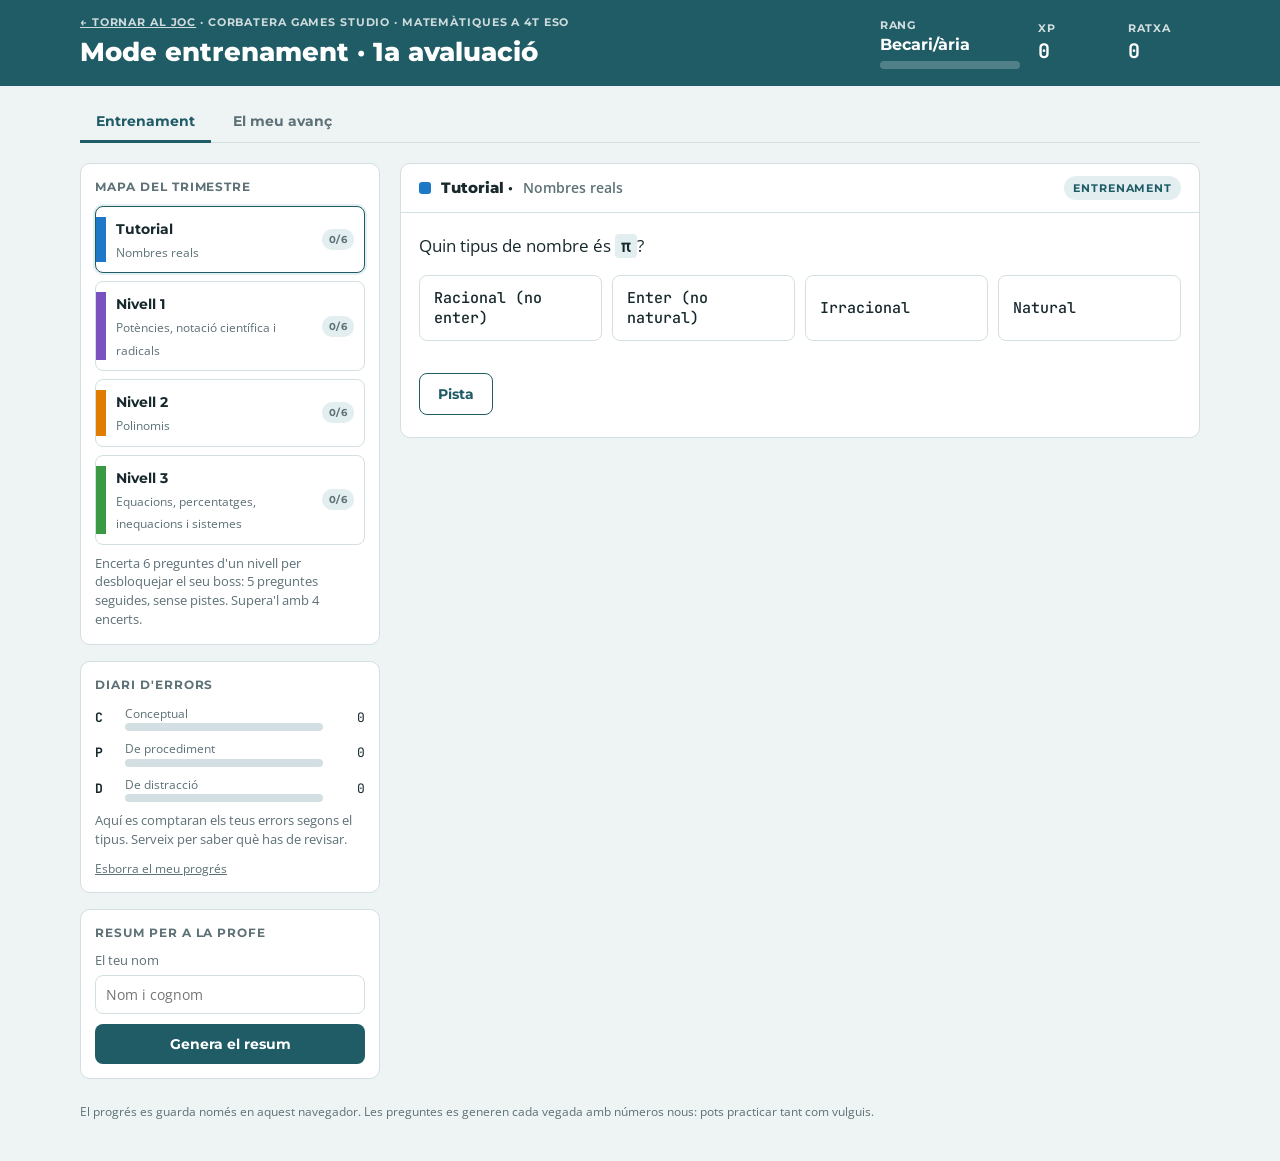
==== entrenament-1a.html @ 8d7168b2 "corbatera-studio games" ====
<!doctype html><html lang="ca"><head><meta charset=utf8><meta name=viewport content="width=device-width,initial-scale=1,viewport-fit=cover"><style>:root{color-scheme:light;box-sizing:border-box;padding-top:env(safe-area-inset-top,0px);padding-bottom:env(safe-area-inset-bottom,0px)}html{scroll-padding-top:env(safe-area-inset-top,0px)}body{margin:0;padding:0;font:14px -apple-system,BlinkMacSystemFont,sans-serif;background:#faf9f5;color:#141413}img{max-width:100%}[hidden]:not([hidden=until-found i]){display:none!important}</style></head><body>
<title>Entrenament 1a avaluació</title>
<link rel="preconnect" href="https://fonts.googleapis.com">
<link rel="stylesheet" href="https://fonts.googleapis.com/css2?family=Montserrat:wght@600;700;800&family=Open+Sans:wght@400;600;700&family=JetBrains+Mono:wght@500;700&display=swap">
<style>
/* Layout: studio console — map of levels on the left, the active "mission" screen on the right; stacks on phones */
:root {
  --bg: #eef3f4; --panel: #ffffff; --ink: #18292d; --muted: #5d7177; --line: #d3dfe2;
  --brand: #1f5c66; --brand-ink: #ffffff; --brand-soft: #e3eef0; --accent: #e8664f; --accent-soft: #fdece8;
  --ok: #2e8b57; --ok-soft: #e4f4ea; --bad: #c8412b; --bad-soft: #fbe7e3; --gold: #c9971c;
  --z1: #1e78c8; --z2: #7a52bf; --z3: #e07c00; --z4: #3a9a44;
  --plot-bg: #ffffff; --plot-grid: #e3ebed; --plot-ax: #4f6268;
  --f-display: 'Montserrat', 'Segoe UI', system-ui, sans-serif;
  --f-body: 'Open Sans', 'Segoe UI', system-ui, sans-serif;
  --f-num: 'JetBrains Mono', ui-monospace, 'SFMono-Regular', Menlo, monospace;
}
@media (prefers-color-scheme: dark) { :root:not([data-theme="light"]) {
  --bg: #0f1b1e; --panel: #172629; --ink: #e5eef0; --muted: #9db0b5; --line: #2a3d41;
  --brand: #2c7480; --brand-ink: #ffffff; --brand-soft: #1d3338; --accent: #f07c66; --accent-soft: #3a2421;
  --ok: #5cc28a; --ok-soft: #173326; --bad: #f08b77; --bad-soft: #3b211d; --gold: #e6b83e;
  --z1: #5aa7ec; --z2: #a98be6; --z3: #f5a23a; --z4: #6cc474;
  --plot-bg: #12201f; --plot-grid: #263a3e; --plot-ax: #a9bcc1; color-scheme: dark; } }
:root[data-theme="dark"] {
  --bg: #0f1b1e; --panel: #172629; --ink: #e5eef0; --muted: #9db0b5; --line: #2a3d41;
  --brand: #2c7480; --brand-ink: #ffffff; --brand-soft: #1d3338; --accent: #f07c66; --accent-soft: #3a2421;
  --ok: #5cc28a; --ok-soft: #173326; --bad: #f08b77; --bad-soft: #3b211d; --gold: #e6b83e;
  --z1: #5aa7ec; --z2: #a98be6; --z3: #f5a23a; --z4: #6cc474;
  --plot-bg: #12201f; --plot-grid: #263a3e; --plot-ax: #a9bcc1; color-scheme: dark; }
* { box-sizing: border-box; }
[hidden] { display: none !important; }
body { background: var(--bg); color: var(--ink); font-family: var(--f-body); font-size: 15px; line-height: 1.5; padding: 0 16px 40px; }
.wrap { max-width: 1120px; margin: 0 auto; }
header.top { background: var(--brand); color: var(--brand-ink); margin: 0 -16px; padding: 14px 16px; }
header.top .in { max-width: 1120px; margin: 0 auto; display: flex; flex-wrap: wrap; gap: 12px 24px; align-items: center; justify-content: space-between; }
.eyebrow { font-family: var(--f-display); font-weight: 700; font-size: 11px; letter-spacing: .08em; text-transform: uppercase; opacity: .78; }
h1 { font-family: var(--f-display); font-weight: 800; font-size: clamp(20px, 3vw, 26px); margin: 2px 0 0; text-wrap: balance; }
.stats { display: flex; gap: 18px; align-items: center; flex-wrap: wrap; }
.stat { display: flex; flex-direction: column; min-width: 72px; }
.stat b { font-family: var(--f-num); font-size: 20px; font-variant-numeric: tabular-nums; }
.stat span { font-size: 11px; opacity: .8; text-transform: uppercase; letter-spacing: .06em; font-family: var(--f-display); font-weight: 700; }
.xpbar { width: 140px; height: 8px; background: rgba(255,255,255,.22); border-radius: 4px; overflow: hidden; margin-top: 4px; }
.xpbar i { display: block; height: 100%; background: var(--accent); width: 0; transition: width .4s; }
.grid { display: grid; grid-template-columns: 300px minmax(0, 1fr); gap: 20px; margin-top: 20px; align-items: start; }
@media (max-width: 820px) { .grid { grid-template-columns: minmax(0, 1fr); } .play { order: -1; } }
.side { display: flex; flex-direction: column; gap: 16px; min-width: 0; }
.panel { background: var(--panel); border: 1px solid var(--line); border-radius: 10px; }
.side h2, .diary h2 { font-family: var(--f-display); font-size: 12px; text-transform: uppercase; letter-spacing: .08em; color: var(--muted); margin: 0 0 10px; }
.map { padding: 14px; }
.zones { display: flex; flex-direction: column; gap: 8px; }
.zone { display: grid; grid-template-columns: 10px minmax(0,1fr) auto; gap: 10px; align-items: center; width: 100%; text-align: left; padding: 10px 10px 10px 0; border: 1px solid var(--line); border-radius: 8px; background: var(--panel); color: var(--ink); cursor: pointer; font: inherit; overflow: hidden; }
.zone .strip { align-self: stretch; }
.zone[aria-current="true"] { border-color: var(--brand); box-shadow: 0 0 0 2px var(--brand-soft); }
.zone:focus-visible, button:focus-visible, input:focus-visible { outline: 3px solid var(--accent); outline-offset: 2px; }
.zone .nm { font-family: var(--f-display); font-weight: 700; font-size: 14px; }
.zone .sb { font-size: 12px; color: var(--muted); line-height: 1.3; }
.zone .pg { height: 5px; background: var(--line); border-radius: 3px; margin-top: 6px; overflow: hidden; }
.zone .pg i { display: block; height: 100%; }
.badge { font-family: var(--f-display); font-weight: 700; font-size: 10px; text-transform: uppercase; letter-spacing: .05em; padding: 3px 7px; border-radius: 10px; white-space: nowrap; }
.b-lock { background: var(--brand-soft); color: var(--muted); }
.b-ready { background: var(--accent-soft); color: var(--accent); }
.b-done { background: var(--ok-soft); color: var(--ok); }
.z1 { --zc: var(--z1); } .z2 { --zc: var(--z2); } .z3 { --zc: var(--z3); } .z4 { --zc: var(--z4); }
.strip { background: var(--zc); }
.pg i { background: var(--zc); }
.diary { padding: 14px; }
.errbars { display: flex; flex-direction: column; gap: 8px; }
.eb { display: grid; grid-template-columns: 22px minmax(0,1fr) 34px; gap: 8px; align-items: center; font-size: 13px; }
.eb b { font-family: var(--f-num); }
.eb .track { height: 8px; background: var(--line); border-radius: 4px; overflow: hidden; }
.eb .track i { display: block; height: 100%; background: var(--accent); }
.eb .n { font-family: var(--f-num); text-align: right; font-variant-numeric: tabular-nums; }
.tip { font-size: 12.5px; color: var(--muted); margin: 10px 0 0; }
.linkbtn { background: none; border: 0; color: var(--muted); text-decoration: underline; font: inherit; font-size: 12px; cursor: pointer; padding: 0; margin-top: 10px; }
.confirm { font-size: 12.5px; margin-top: 8px; display: flex; gap: 8px; flex-wrap: wrap; align-items: center; }
.play { padding: 0; overflow: hidden; min-width: 0; }
.play .bar { display: flex; justify-content: space-between; align-items: center; gap: 10px; padding: 12px 18px; border-bottom: 1px solid var(--line); flex-wrap: wrap; }
.play .bar .zl { font-family: var(--f-display); font-weight: 800; font-size: 15px; display: flex; gap: 10px; align-items: center; }
.dot { width: 12px; height: 12px; border-radius: 3px; background: var(--zc); display: inline-block; }
.mode { font-family: var(--f-display); font-weight: 700; font-size: 11px; text-transform: uppercase; letter-spacing: .08em; padding: 4px 9px; border-radius: 12px; background: var(--brand-soft); color: var(--brand); }
.mode.boss { background: var(--accent); color: #fff; }
.body { padding: 20px 18px 22px; display: flex; flex-direction: column; gap: 16px; }
.q { font-size: 17px; line-height: 1.55; max-width: 62ch; }
.m { font-family: var(--f-num); font-weight: 700; white-space: nowrap; background: var(--brand-soft); padding: 1px 6px; border-radius: 4px; }
sup { font-size: .7em; line-height: 0; }
.visual { display: flex; }
.plot { width: 100%; max-width: 300px; height: auto; border: 1px solid var(--line); border-radius: 6px; }
.plot.wide { max-width: 420px; }
.plot .bgp { fill: var(--plot-bg); } .plot .gl { stroke: var(--plot-grid); stroke-width: 1; } .plot .ax { stroke: var(--plot-ax); stroke-width: 1.4; }
.plot .tl { fill: var(--plot-ax); font-size: 11px; font-family: var(--f-num); }
.plot .cv { fill: none; stroke: var(--brand); stroke-width: 3; } .plot .pt { fill: var(--accent); }
.plot .box { fill: var(--brand-soft); stroke: var(--brand); stroke-width: 3; }
.tw { overflow-x: auto; max-width: 100%; }
.dt { border-collapse: collapse; font-family: var(--f-num); font-variant-numeric: tabular-nums; }
.dt th, .dt td { border: 1px solid var(--line); padding: 6px 12px; text-align: center; }
.dt th { background: var(--brand-soft); font-family: var(--f-display); font-size: 13px; }
.opts { display: grid; grid-template-columns: repeat(auto-fit, minmax(180px, 1fr)); gap: 10px; }
.opt { text-align: left; padding: 12px 14px; border-radius: 8px; border: 1.5px solid var(--line); background: var(--panel); color: var(--ink); font-family: var(--f-num); font-size: 15px; font-weight: 500; cursor: pointer; min-height: 48px; }
.opt:hover:not(:disabled) { border-color: var(--brand); }
.opt:disabled { cursor: default; }
.opt.right { border-color: var(--ok); background: var(--ok-soft); }
.opt.wrong { border-color: var(--bad); background: var(--bad-soft); text-decoration: line-through; }
.numrow { display: flex; gap: 10px; flex-wrap: wrap; align-items: center; }
.numrow input { font-family: var(--f-num); font-size: 18px; padding: 10px 12px; border: 1.5px solid var(--line); border-radius: 8px; background: var(--panel); color: var(--ink); width: 180px; max-width: 100%; }
.unit { font-family: var(--f-num); color: var(--muted); }
.btn { font-family: var(--f-display); font-weight: 700; font-size: 14px; padding: 11px 18px; border-radius: 8px; border: 0; cursor: pointer; }
.btn.primary { background: var(--brand); color: var(--brand-ink); }
.btn.ghost { background: transparent; color: var(--brand); border: 1.5px solid var(--brand); }
.btn.accent { background: var(--accent); color: #fff; }
.btn:disabled { opacity: .45; cursor: default; }
.actions { display: flex; gap: 10px; flex-wrap: wrap; align-items: center; }
.fb { border-radius: 8px; padding: 12px 14px; font-size: 14.5px; max-width: 70ch; }
.fb.ok { background: var(--ok-soft); border-left: 4px solid var(--ok); }
.fb.no { background: var(--bad-soft); border-left: 4px solid var(--bad); }
.fb.hint { background: var(--brand-soft); border-left: 4px solid var(--brand); }
.fb .tag { font-family: var(--f-display); font-weight: 800; font-size: 11px; text-transform: uppercase; letter-spacing: .06em; margin-right: 6px; }
.steps { margin: 6px 0 0; padding-left: 20px; }
.steps li { font-family: var(--f-num); font-size: 14px; }
.self { display: flex; gap: 8px; flex-wrap: wrap; margin-top: 8px; }
.self button { font: inherit; font-size: 13px; padding: 6px 10px; border-radius: 6px; border: 1px solid var(--line); background: var(--panel); color: var(--ink); cursor: pointer; }
.bossbar { display: flex; gap: 6px; }
.bossbar i { width: 22px; height: 8px; border-radius: 3px; background: var(--line); }
.bossbar i.ok { background: var(--ok); } .bossbar i.no { background: var(--bad); } .bossbar i.cur { background: var(--accent); }
.result { text-align: center; padding: 26px 10px; display: flex; flex-direction: column; gap: 12px; align-items: center; }
.result .big { font-family: var(--f-display); font-weight: 800; font-size: 28px; }
.legend { font-size: 12.5px; color: var(--muted); }
.namein, #sumtxt { font: inherit; font-size: 14px; width: 100%; border: 1.5px solid var(--line); border-radius: 8px; padding: 8px 10px; background: var(--panel); color: var(--ink); }
#sumtxt { font-family: var(--f-num); font-size: 12.5px; margin: 10px 0 8px; resize: vertical; }
.tabs { max-width: 1120px; margin: 16px auto 0; display: flex; gap: 6px; border-bottom: 1px solid var(--line); }
.tab { font-family: var(--f-display); font-weight: 700; font-size: 14px; padding: 10px 16px; border: 0; background: none; color: var(--muted); cursor: pointer; border-bottom: 3px solid transparent; margin-bottom: -1px; }
.tab[aria-selected="true"] { color: var(--brand); border-bottom-color: var(--brand); }
.prog { display: flex; flex-direction: column; gap: 16px; margin-top: 20px; }
.prog .intro { padding: 16px 18px; }
.prog h2 { font-family: var(--f-display); font-weight: 800; font-size: 18px; margin: 0 0 4px; }
.prog .lead { color: var(--muted); margin: 0; max-width: 75ch; }
.kpis { display: grid; grid-template-columns: repeat(auto-fit, minmax(140px, 1fr)); gap: 10px; margin-top: 14px; }
.kpi { border: 1px solid var(--line); border-radius: 8px; padding: 10px 12px; }
.kpi span { display: block; font-family: var(--f-display); font-weight: 700; font-size: 11px; text-transform: uppercase; letter-spacing: .06em; color: var(--muted); }
.kpi b { font-family: var(--f-num); font-size: 22px; font-variant-numeric: tabular-nums; }
.kpi small { display: block; font-size: 12px; color: var(--muted); }
.zcards { display: grid; grid-template-columns: repeat(2, minmax(0, 1fr)); gap: 16px; }
@media (max-width: 820px) { .zcards { grid-template-columns: minmax(0, 1fr); } }
.zc { overflow: hidden; }
.zc .zh { display: flex; align-items: center; gap: 10px; padding: 12px 16px; border-bottom: 1px solid var(--line); font-family: var(--f-display); font-weight: 800; }
.zc .zh small { font-family: var(--f-body); font-weight: 600; color: var(--muted); font-size: 13px; }
.zc .zb { padding: 14px 16px 16px; display: flex; flex-direction: column; gap: 14px; }
.can { display: flex; flex-direction: column; gap: 6px; }
.can p { margin: 0; font-size: 14px; font-weight: 600; }
.seg { display: grid; grid-template-columns: repeat(4, minmax(0, 1fr)); gap: 4px; }
.seg button { font: inherit; font-size: 12px; line-height: 1.2; padding: 7px 4px; min-height: 36px; border: 1px solid var(--line); background: var(--panel); color: var(--ink); border-radius: 6px; cursor: pointer; }
.seg button[aria-pressed="true"] { background: var(--brand); border-color: var(--brand); color: var(--brand-ink); font-weight: 700; }
.chart h3 { font-family: var(--f-display); font-size: 12px; text-transform: uppercase; letter-spacing: .08em; color: var(--muted); margin: 0 0 6px; }
.chart svg { width: 100%; height: auto; display: block; overflow: visible; }
.chart .gl { stroke: var(--plot-grid); stroke-width: 1; }
.chart .tl { fill: var(--muted); font-size: 11px; font-family: var(--f-num); }
.chart .l-acc { fill: none; stroke: var(--zc); stroke-width: 2; stroke-linejoin: round; stroke-linecap: round; }
.chart .l-self { fill: none; stroke: var(--ink); stroke-width: 2; stroke-dasharray: 5 4; stroke-linejoin: round; stroke-linecap: round; }
.chart .p-acc { fill: var(--zc); stroke: var(--panel); stroke-width: 2; }
.chart .p-self { fill: var(--panel); stroke: var(--ink); stroke-width: 2; }
.chart .hit { fill: transparent; cursor: default; }
.lg { display: flex; gap: 14px; flex-wrap: wrap; font-size: 12px; color: var(--muted); margin-top: 6px; }
.lg i { display: inline-block; width: 18px; height: 0; border-top: 2px solid var(--zc); vertical-align: middle; margin-right: 6px; }
.lg i.self { border-top: 2px dashed var(--ink); }
.empty { font-size: 13px; color: var(--muted); border: 1px dashed var(--line); border-radius: 8px; padding: 14px; text-align: center; }
.verdict { font-size: 13.5px; border-radius: 8px; padding: 10px 12px; background: var(--brand-soft); border-left: 4px solid var(--brand); }
.verdict.up { background: var(--ok-soft); border-left-color: var(--ok); }
.verdict.warn { background: var(--accent-soft); border-left-color: var(--accent); }
.verdict b { font-family: var(--f-display); }
details.tbl summary { font-size: 12.5px; color: var(--muted); cursor: pointer; }
details.tbl table { margin-top: 6px; font-size: 12.5px; }
.goal { padding: 16px 18px; }
.goal textarea { font: inherit; font-size: 14px; width: 100%; border: 1.5px solid var(--line); border-radius: 8px; padding: 8px 10px; background: var(--panel); color: var(--ink); resize: vertical; margin-top: 8px; }
.saved { font-size: 12px; color: var(--ok); min-height: 18px; }
#tt { position: fixed; z-index: 10; pointer-events: none; background: var(--ink); color: var(--panel); font-size: 12px; padding: 6px 9px; border-radius: 6px; white-space: nowrap; box-shadow: 0 2px 8px rgba(0,0,0,.2); }
footer { margin-top: 24px; font-size: 12px; color: var(--muted); }
@media (prefers-reduced-motion: reduce) { * { transition: none !important; } }
</style>

<header class="top"><div class="in">
  <div><div class="eyebrow"><a href="index.html" style="color:inherit">← Tornar al joc</a> · Corbatera Games Studio · Matemàtiques A 4t ESO</div><h1 id="title">Mode entrenament · 1a avaluació</h1></div>
  <div class="stats">
    <div class="stat"><span>Rang</span><b id="rank" style="font-family:var(--f-display);font-size:16px">Becari/ària</b><div class="xpbar"><i id="xpfill"></i></div></div>
    <div class="stat"><span>XP</span><b id="xp">0</b></div>
    <div class="stat"><span>Ratxa</span><b id="streak">0</b></div>
  </div>
</div></header>

<nav class="tabs" role="tablist" aria-label="Seccions">
  <button class="tab" role="tab" id="t-train" aria-selected="true" aria-controls="v-train" type="button">Entrenament</button>
  <button class="tab" role="tab" id="t-prog" aria-selected="false" aria-controls="v-prog" type="button">El meu avanç</button>
</nav>
<div class="wrap">
<div class="grid" id="v-train" role="tabpanel" aria-labelledby="t-train">
  <aside class="side">
    <section class="panel map" aria-labelledby="maph"><h2 id="maph">Mapa del trimestre</h2><div class="zones" id="zones"></div>
      <p class="legend" style="margin:10px 0 0">Encerta 6 preguntes d'un nivell per desbloquejar el seu boss: 5 preguntes seguides, sense pistes. Supera'l amb 4 encerts.</p></section>
    <section class="panel diary" aria-labelledby="dh"><h2 id="dh">Diari d'errors</h2>
      <div class="errbars" id="errbars"></div>
      <p class="tip" id="tip"></p>
      <button class="linkbtn" id="reset" type="button">Esborra el meu progrés</button>
      <div class="confirm" id="confirm" hidden>Segur? Es perdran XP i nivells. <button class="btn accent" id="yes" type="button" style="padding:6px 10px">Sí, esborra</button><button class="btn ghost" id="no" type="button" style="padding:6px 10px">No</button></div>
    </section>
    <section class="panel diary" aria-labelledby="rh"><h2 id="rh">Resum per a la profe</h2>
      <label for="stname" class="legend" style="display:block;margin-bottom:4px">El teu nom</label>
      <input id="stname" class="namein" maxlength="40" placeholder="Nom i cognom" autocomplete="name">
      <button class="btn primary" id="mksum" type="button" style="margin-top:10px;width:100%">Genera el resum</button>
      <div id="sumbox" hidden><textarea id="sumtxt" readonly rows="7" aria-label="Resum del progrés"></textarea>
        <button class="btn ghost" id="copysum" type="button" style="width:100%">Copia el resum</button>
        <p class="tip" id="copymsg">Enganxa'l com a comentari privat a la tasca del Classroom.</p></div>
    </section>
  </aside>
  <main class="panel play" id="play" aria-live="polite"></main>
</div>
<div class="prog" id="v-prog" role="tabpanel" aria-labelledby="t-prog" hidden>
  <section class="panel intro"><h2>Com em veig i com vaig</h2>
    <p class="lead">Valora cada frase segons com et veus <b>ara</b>. Fes-ho cada setmana: així podràs comparar com et veus tu amb els encerts que fas i veure com avances.</p>
    <div class="kpis" id="kpis"></div></section>
  <div class="zcards" id="zcards"></div>
  <section class="panel goal"><h2 style="font-size:16px">El meu objectiu per a la propera sessió</h2>
    <p class="lead" style="font-size:13.5px">Tria una sola cosa concreta. Per exemple: «Superar el boss del Nivell 2» o «Fer 10 preguntes de radicals sense pista».</p>
    <textarea id="goal" rows="2" maxlength="200" aria-label="El meu objectiu"></textarea><div class="saved" id="goalmsg"></div></section>
</div>
<div id="tt" hidden></div>
<footer>El progrés es guarda només en aquest navegador. Les preguntes es generen cada vegada amb números nous: pots practicar tant com vulguis.</footer>
</div>

<script>
// ---- helpers shared by generators (pure, testable in node) ----
const R = (a, b) => a + Math.floor(Math.random() * (b - a + 1));
const pick = (arr) => arr[Math.floor(Math.random() * arr.length)];
function shuffle(a) { a = a.slice(); for (let i = a.length - 1; i > 0; i--) { const j = Math.floor(Math.random() * (i + 1)); [a[i], a[j]] = [a[j], a[i]]; } return a; }
function nf(n, d = 2) { // number format, catalan
  const r = Math.round(n * Math.pow(10, d)) / Math.pow(10, d);
  return String(r).replace('.', ',').replace('-', '−');
}
const sup = (e) => `<sup>${String(e).replace('-', '−')}</sup>`;
function sgn(n, first = false) { // "+ 3" / "− 3" for building expressions
  if (first) return n < 0 ? `−${Math.abs(n)}` : `${n}`;
  return n < 0 ? `− ${Math.abs(n)}` : `+ ${n}`;
}
function term(c, v, first = false) { // coefficient * variable, with sign
  if (c === 0) return '';
  const a = Math.abs(c);
  const coef = a === 1 && v ? '' : nf(a);
  const s = c < 0 ? (first ? '−' : '− ') : (first ? '' : '+ ');
  return `${s}${coef}${v}`;
}
function poly(cs, v = 'x') { // cs: [[coef, power], ...]
  let out = '', first = true;
  for (const [c, p] of cs) {
    if (c === 0) continue;
    const vv = p === 0 ? '' : p === 1 ? v : `${v}${sup(p)}`;
    const t = p === 0 ? (first ? nf(c) : (c < 0 ? `− ${nf(Math.abs(c))}` : `+ ${nf(c)}`)) : term(c, vv, first);
    out += (first ? '' : ' ') + t; first = false;
  }
  return out || '0';
}
function mc(options) { // options: [{h, ok, t, w}] -> shuffled, unique by html
  const seen = new Set(); const out = [];
  for (const o of options) { if (seen.has(o.h)) continue; seen.add(o.h); out.push(o); }
  return shuffle(out);
}
function median(v) { const s = v.slice().sort((a, b) => a - b); const n = s.length; return n % 2 ? s[(n - 1) / 2] : (s[n / 2 - 1] + s[n / 2]) / 2; }
function mean(v) { return v.reduce((a, b) => a + b, 0) / v.length; }
function q1(v) { const s = v.slice().sort((a, b) => a - b); const n = s.length; return median(s.slice(0, Math.floor(n / 2))); }
function q3(v) { const s = v.slice().sort((a, b) => a - b); const n = s.length; return median(s.slice(Math.ceil(n / 2))); }
function mode(v) { const c = {}; v.forEach(x => c[x] = (c[x] || 0) + 1); let best = null, bc = 0, tie = false; for (const k in c) { if (c[k] > bc) { bc = c[k]; best = +k; tie = false; } else if (c[k] === bc) tie = true; } return tie ? null : best; }

// ---- SVG helpers ----
function plotSVG(fns, opt = {}) {
  const xmin = opt.xmin ?? -5, xmax = opt.xmax ?? 5, ymin = opt.ymin ?? -5, ymax = opt.ymax ?? 5;
  const W = 260, H = 260 * (ymax - ymin) / (xmax - xmin);
  const X = x => (x - xmin) / (xmax - xmin) * W, Y = y => H - (y - ymin) / (ymax - ymin) * H;
  let g = '';
  const stepX = opt.stepX || 1, stepY = opt.stepY || 1;
  for (let k = Math.ceil(xmin / stepX) * stepX; k <= xmax; k += stepX) g += `<line x1="${X(k)}" y1="0" x2="${X(k)}" y2="${H}" class="gl"/>`;
  for (let k = Math.ceil(ymin / stepY) * stepY; k <= ymax; k += stepY) g += `<line x1="0" y1="${Y(k)}" x2="${W}" y2="${Y(k)}" class="gl"/>`;
  if (ymin <= 0 && ymax >= 0) g += `<line x1="0" y1="${Y(0)}" x2="${W}" y2="${Y(0)}" class="ax"/>`;
  if (xmin <= 0 && xmax >= 0) g += `<line x1="${X(0)}" y1="0" x2="${X(0)}" y2="${H}" class="ax"/>`;
  const lx = opt.labelsX || [], ly = opt.labelsY || [];
  lx.forEach(k => g += `<text x="${X(k)}" y="${Math.min(H - 3, Y(0) + 13)}" class="tl" text-anchor="middle">${String(k).replace('-', '−')}</text>`);
  ly.forEach(k => g += `<text x="${X(0) - 5}" y="${Y(k) + 4}" class="tl" text-anchor="end">${String(k).replace('-', '−')}</text>`);
  fns.forEach(([f, a, b]) => {
    a = a ?? xmin; b = b ?? xmax; let pts = [];
    for (let i = 0; i <= 160; i++) { const x = a + (b - a) * i / 160; pts.push(`${X(x).toFixed(1)},${Y(f(x)).toFixed(1)}`); }
    g += `<polyline points="${pts.join(' ')}" class="cv"/>`;
  });
  (opt.points || []).forEach(([x, y]) => g += `<circle cx="${X(x)}" cy="${Y(y)}" r="4" class="pt"/>`);
  return `<svg class="plot" viewBox="0 0 ${W} ${H}" role="img" aria-label="Gràfica"><defs><clipPath id="clp"><rect width="${W}" height="${H}"/></clipPath></defs><rect width="${W}" height="${H}" class="bgp"/><g clip-path="url(#clp)">${g}</g></svg>`;
}
function boxSVG(mn, a, m, b, mx, lo, hi, step) {
  const W = 300, H = 90, pad = 20; const X = v => pad + (v - lo) / (hi - lo) * (W - 2 * pad);
  let g = `<line x1="${X(lo)}" y1="70" x2="${X(hi)}" y2="70" class="ax"/>`;
  for (let v = lo; v <= hi; v += step / 2) g += (v - lo) % step === 0 ? `<line x1="${X(v)}" y1="65" x2="${X(v)}" y2="75" class="ax"/><text x="${X(v)}" y="87" class="tl" text-anchor="middle">${v}</text>` : `<line x1="${X(v)}" y1="68" x2="${X(v)}" y2="72" class="ax"/>`;
  g += `<line x1="${X(mn)}" y1="35" x2="${X(a)}" y2="35" class="cv"/><line x1="${X(b)}" y1="35" x2="${X(mx)}" y2="35" class="cv"/>`;
  g += `<line x1="${X(mn)}" y1="25" x2="${X(mn)}" y2="45" class="cv"/><line x1="${X(mx)}" y1="25" x2="${X(mx)}" y2="45" class="cv"/>`;
  g += `<rect x="${X(a)}" y="18" width="${X(b) - X(a)}" height="34" class="box"/><line x1="${X(m)}" y1="18" x2="${X(m)}" y2="52" class="cv"/>`;
  return `<svg class="plot wide" viewBox="0 0 ${W} ${H}" role="img" aria-label="Diagrama de caixa i bigotis"><rect width="${W}" height="${H}" class="bgp"/>${g}</svg>`;
}
function tableHTML(rows) { // rows: [[label, ...cells], ...]
  return '<div class="tw"><table class="dt">' + rows.map((r, i) => '<tr>' + r.map((c, j) => j === 0 ? `<th>${c}</th>` : `<td>${c}</td>`).join('') + '</tr>').join('') + '</table></div>';
}
if (typeof module !== 'undefined') module.exports = { R, pick, shuffle, nf, sup, sgn, term, poly, mc, median, mean, q1, q3, mode, plotSVG, boxSVG, tableHTML };

// ---- 1a avaluació: generators ----
const EVAL = {
  key: 'cgs-entrenament-1a',
  title: '1a avaluació',
  sub: 'Nombres reals · potències i radicals · polinomis · equacions i problemes',
  zones: [
  { id: 'T', name: 'Tutorial', sub: 'Nombres reals', color: 'z1', can: ["Classificar un nombre (natural, enter, racional o irracional)", "Passar d'una desigualtat a un interval i al revés", "Arrodonir i calcular l'error comès"], gens: [
    function classify() {
      const cases = [
        () => { const n = pick([2, 3, 5, 6, 7, 8, 10, 11, 12, 15]); return { h: `√${n}`, ok: 'Irracional', why: `${n} no és un quadrat perfecte: √${n} té infinites xifres decimals no periòdiques.` }; },
        () => { const k = R(2, 9); return { h: `√${k * k}`, ok: 'Natural', why: `√${k * k} = ${k}, que és un nombre natural.` }; },
        () => { const k = R(2, 9); return { h: `−√${k * k}`, ok: 'Enter (no natural)', why: `−√${k * k} = −${k}: és un enter negatiu.` }; },
        () => { const b = pick([3, 7, 9, 11]); let a = R(1, 20); if (a % b === 0) a++; return { h: `${a}/${b}`, ok: 'Racional (no enter)', why: `${a}/${b} és una fracció que no dona un nombre enter: és racional.` }; },
        () => { const d = R(1, 9), p = R(1, 9); return { h: `${d},${p}${p}${p}…`, ok: 'Racional (no enter)', why: 'És un decimal periòdic: es pot escriure com a fracció, per tant és racional.' }; },
        () => ({ h: 'π', ok: 'Irracional', why: 'π té infinites xifres decimals no periòdiques.' }),
      ];
      const c = pick(cases)();
      const all = ['Natural', 'Enter (no natural)', 'Racional (no enter)', 'Irracional'];
      const errs = { 'Irracional': { t: 'C', w: 'Un nombre és irracional només si no es pot escriure com a fracció: decimals infinits <b>no periòdics</b>.' },
        'Racional (no enter)': { t: 'C', w: 'Fixa\'t si el resultat és exacte: si l\'arrel és exacta, el nombre és enter o natural.' },
        'Natural': { t: 'C', w: 'Els naturals són 0, 1, 2, 3… Comprova el signe i si el resultat és exacte.' },
        'Enter (no natural)': { t: 'C', w: 'Els enters no naturals són els negatius: −1, −2, −3…' } };
      return { p: `Quin tipus de nombre és <span class="m">${c.h}</span>?`, k: 'mc',
        o: mc(all.map(x => x === c.ok ? { h: x, ok: true } : { h: x, ok: false, ...errs[x] })),
        hint: 'Pregunta\'t: és exacte? és negatiu? es pot escriure com a fracció?', steps: [c.why] };
    },
    function interval() {
      const a = R(-6, 2), b = a + R(2, 7);
      const L = pick(['<', '≤']), Rr = pick(['<', '≤']);
      const lb = L === '<' ? '(' : '[', rb = Rr === '<' ? ')' : ']';
      const ok = `${lb}${nf(a)}, ${nf(b)}${rb}`;
      const opts = [['(', ')'], ['[', ']'], ['(', ']'], ['[', ')']].map(([x, y]) => `${x}${nf(a)}, ${nf(b)}${y}`);
      return { p: `Escriu com a interval: <span class="m">${nf(a)} ${L} x ${Rr} ${nf(b)}</span>`, k: 'mc',
        o: mc(opts.map(h => h === ok ? { h, ok: true } : { h, ok: false, t: 'P', w: 'Revisa els claudàtors: <b>&lt;</b> vol dir que l\'extrem no hi és → parèntesi; <b>≤</b> vol dir que hi és → claudàtor.' })),
        hint: '&lt; → ( ) · ≤ → [ ]', steps: [`${nf(a)} ${L} x: l\'extrem esquerre ${L === '<' ? 'no hi és → (' : 'hi és → ['}`, `x ${Rr} ${nf(b)}: l'extrem dret ${Rr === '<' ? 'no hi és → )' : 'hi és → ]'}`, `Solució: ${ok}`] };
    },
    function round() {
      const n = (R(100, 9999) * 10 + R(1, 9)) / 1000; const ok = Math.round(n * 100) / 100; const tr = Math.floor(n * 100) / 100;
      const traps = tr !== ok ? [{ v: tr, t: 'P', w: 'Has truncat (tallat) en lloc d\'arrodonir: mira la xifra següent; si és 5 o més, la de les centèsimes puja 1.' }] : [];
      return { p: `Arrodoneix <span class="m">${n.toFixed(3).replace('.', ',')}</span> a les centèsimes.`, k: 'num', a: ok, tol: 0.0001, traps,
        hint: 'Mira la tercera xifra decimal: si és 5 o més, puges la segona.', steps: [`La xifra de les mil·lèsimes és ${Math.round(n * 1000) % 10}.`, `${Math.round(n * 1000) % 10 >= 5 ? 'És 5 o més: les centèsimes pugen 1.' : 'És menor que 5: les centèsimes es queden igual.'}`, `Resultat: ${nf(ok)}`] };
    },
    function belongs() {
      const a = R(-5, 1), b = a + R(3, 6); const lb = pick(['(', '[']), rb = pick([')', ']']);
      const ints = []; for (let k = a; k <= b; k++) { if (k === a && lb === '(') continue; if (k === b && rb === ')') continue; ints.push(k); }
      const n = ints.length;
      const traps = [{ v: b - a + 1, t: 'P', w: 'Has comptat els dos extrems: comprova si cada extrem és obert ( ) o tancat [ ].' }, { v: b - a - 1, t: 'P', w: 'Has deixat fora algun extrem tancat: un claudàtor [ ] vol dir que l\'extrem hi és.' }].filter(t => t.v !== n);
      return { p: `Quants nombres enters hi ha a l'interval <span class="m">${lb}${nf(a)}, ${nf(b)}${rb}</span>?`, k: 'num', a: n, tol: 0, traps,
        hint: 'Escriu-los un per un i comprova els extrems.', steps: [`Enters: ${ints.map(x => nf(x)).join(', ')}`, `En total: ${n}`] };
    },
  ]},
  { id: 'N1', name: 'Nivell 1', sub: 'Potències, notació científica i radicals', color: 'z2', can: ["Operar amb potències i les seves propietats", "Escriure i operar en notació científica", "Simplificar i operar amb radicals", "Aplicar el teorema de Pitàgores"], gens: [
    function powers() {
      const b = R(2, 7), m = R(2, 6), n = R(-3, 4), p = R(1, 4); const e = m + n - p;
      const traps = [{ v: m * n - p, t: 'C', w: 'En multiplicar potències de la mateixa base, els exponents se <b>sumen</b>, no es multipliquen.' }, { v: m + n + p, t: 'P', w: 'En dividir, l\'exponent del divisor es <b>resta</b>.' }].filter(t => t.v !== e);
      return { p: `Expressa com una sola potència de base ${b}: <span class="m">${b}${sup(m)} · ${b}${sup(n)} : ${b}${sup(p)}</span>. Quin és l'exponent?`, k: 'num', a: e, tol: 0, traps,
        hint: 'Producte → sumes exponents. Quocient → restes exponents.', steps: [`${b}${sup(m)} · ${b}${sup(n)} = ${b}${sup(m + n)}`, `${b}${sup(m + n)} : ${b}${sup(p)} = ${b}${sup(e)}`] };
    },
    function sci() {
      let m1, m2; do { m1 = R(2, 9); m2 = R(2, 9); } while (m1 * m2 < 10);
      const e1 = R(-4, 9), e2 = R(-4, 6); const prod = m1 * m2; const M = prod / 10, E = e1 + e2 + 1;
      const okh = `${nf(M)}·10${sup(E)}`;
      return { p: `Calcula en notació científica: <span class="m">(${m1}·10${sup(e1)}) · (${m2}·10${sup(e2)})</span>`, k: 'mc',
        o: mc([{ h: okh, ok: true }, { h: `${prod}·10${sup(e1 + e2)}`, ok: false, t: 'P', w: `El resultat és correcte però no està en notació científica: ${prod} no és entre 1 i 10. Cal reajustar: ${prod} = ${nf(M)}·10.` },
          { h: `${nf(M)}·10${sup(e1 + e2)}`, ok: false, t: 'P', w: 'Has mogut la coma però no has sumat 1 a l\'exponent.' },
          { h: `${nf(M)}·10${sup(e1 * e2 + 1)}`, ok: false, t: 'C', w: 'Els exponents de 10 se sumen quan es multiplica, no es multipliquen.' }]),
        hint: 'Multiplica els nombres i suma els exponents. Després comprova que el primer nombre sigui entre 1 i 10.', steps: [`${m1} · ${m2} = ${prod}`, `10${sup(e1)} · 10${sup(e2)} = 10${sup(e1 + e2)}`, `${prod}·10${sup(e1 + e2)} = ${okh}`] };
    },
    function radicals() {
      const r = pick([2, 3, 5]); const k = R(2, 4); let j = R(1, 4); if (j === k) j++;
      const A = k * k * r, B = j * j * r;
      return { p: `Simplifica i suma: <span class="m">√${A} + √${B}</span>`, k: 'mc',
        o: mc([{ h: `${k + j}√${r}`, ok: true }, { h: `√${A + B}`, ok: false, t: 'C', w: 'No es poden sumar els radicands: √a + √b no és √(a + b). Primer simplifica cada radical.' },
          { h: `${k * j}√${r}`, ok: false, t: 'P', w: `Has multiplicat els coeficients: ${k}√${r} + ${j}√${r} = (${k} + ${j})√${r}.` },
          { h: `${k + j}√${2 * r}`, ok: false, t: 'P', w: 'En sumar radicals semblants, el radicand no canvia.' }]),
        hint: `Busca un quadrat perfecte dins de cada radicand: ${A} = ${k * k} · ${r}.`, steps: [`√${A} = √(${k * k}·${r}) = ${k}√${r}`, `√${B} = √(${j * j}·${r}) = ${j === 1 ? '' : j}√${r}`, `${k}√${r} + ${j === 1 ? '' : j}√${r} = ${k + j}√${r}`] };
    },
    function distance() {
      const t = pick([[3, 4, 5], [6, 8, 10], [5, 12, 13], [8, 6, 10], [4, 3, 5]]); const x1 = R(-4, 3), y1 = R(-4, 3);
      const sx = pick([1, -1]), sy = pick([1, -1]); const x2 = x1 + sx * t[0], y2 = y1 + sy * t[1];
      return { p: `Un personatge va de <span class="m">(${nf(x1)}, ${nf(y1)})</span> a <span class="m">(${nf(x2)}, ${nf(y2)})</span> en línia recta. Quina distància recorre?`, k: 'num', a: t[2], tol: 0.01,
        traps: [{ v: t[0] + t[1], t: 'C', w: 'Has sumat els desplaçaments horitzontal i vertical. La distància en línia recta es calcula amb Pitàgores.' }],
        hint: 'd = √(Δx² + Δy²)', steps: [`Δx = ${t[0]}, Δy = ${t[1]}`, `d = √(${t[0] * t[0]} + ${t[1] * t[1]}) = √${t[2] * t[2]} = ${t[2]}`] };
    },
  ]},
  { id: 'N2', name: 'Nivell 2', sub: 'Polinomis', color: 'z3', can: ["Calcular el valor numèric d'un polinomi", "Sumar, restar i multiplicar polinomis", "Fer servir els productes notables", "Factoritzar un polinomi (Ruffini)"], gens: [
    function value() {
      const a = R(-3, 3) || 1, b = R(-6, 6), c = R(-9, 9), x = R(-3, 3) || -2;
      const val = a * x * x + b * x + c;
      const trap = -a * x * x + b * x + c;
      return { p: `P(x) = <span class="m">${poly([[a, 2], [b, 1], [c, 0]])}</span>. Calcula <span class="m">P(${nf(x)})</span>.`, k: 'num', a: val, tol: 0,
        traps: trap !== val ? [{ v: trap, t: 'P', w: `Compte amb el signe del quadrat: (${nf(x)})² = ${x * x}, sempre positiu.` }] : [],
        hint: 'Substitueix x pel valor, amb parèntesis.', steps: [`P(${nf(x)}) = ${nf(a)}·(${nf(x)})² ${sgn(b)}·(${nf(x)}) ${sgn(c)}`, `= ${nf(a * x * x)} ${sgn(b * x)} ${sgn(c)} = ${nf(val)}`] };
    },
    function square() {
      const a = R(1, 9), s = pick([1, -1]);
      const ok = poly([[1, 2], [2 * a * s, 1], [a * a, 0]]);
      return { p: `Desenvolupa: <span class="m">(x ${s > 0 ? '+' : '−'} ${a})${sup(2)}</span>`, k: 'mc',
        o: mc([{ h: ok, ok: true }, { h: poly([[1, 2], [a * a, 0]]), ok: false, t: 'C', w: 'Falta el doble producte: (x + a)² = x² + 2ax + a².' },
          { h: poly([[1, 2], [a * s, 1], [a * a, 0]]), ok: false, t: 'P', w: 'El terme del mig és el <b>doble</b> producte: 2·x·a.' },
          { h: poly([[1, 2], [2 * a * s, 1], [-a * a, 0]]), ok: false, t: 'P', w: 'L\'últim terme és a², que sempre és positiu.' }]),
        hint: '(x ± a)² = x² ± 2ax + a²', steps: [`x² ${s > 0 ? '+' : '−'} 2·x·${a} + ${a}²`, ok] };
    },
    function common() {
      const k = R(2, 6), m = R(1, 5) * pick([1, -1]); const A = k * pick([1, 2, 3]);
      return { p: `Factoritza traient factor comú: <span class="m">${poly([[A, 3], [k * m, 2]])}</span>`, k: 'mc',
        o: mc([{ h: `${k}x${sup(2)}(${poly([[A / k, 1], [m, 0]])})`, ok: true },
          { h: `${k}x(${poly([[A / k, 2], [m, 1]])})`, ok: false, t: 'P', w: 'Es pot treure més factor comú: les dues x tenen com a mínim x².' },
          { h: `x${sup(2)}(${poly([[A, 1], [k * m, 0]])})`, ok: false, t: 'P', w: `També hi ha un factor comú numèric: ${k}.` },
          { h: `${k}x${sup(2)}(${poly([[A, 1], [m, 0]])})`, ok: false, t: 'D', w: 'Comprova multiplicant: el primer terme no et dona el mateix.' }]),
        hint: 'Busca el nombre més gran que divideix els dos coeficients i la potència més petita de x.', steps: [`Factor comú: ${k}x²`, `Divideix cada terme per ${k}x²`] };
    },
    function remainder() {
      const c = [R(1, 3), R(-4, 4), R(-5, 5), R(-6, 6)], a = R(-3, 3) || 2;
      const P = x => c[0] * x ** 3 + c[1] * x * x + c[2] * x + c[3];
      return { p: `Troba el residu de la divisió <span class="m">(${poly([[c[0], 3], [c[1], 2], [c[2], 1], [c[3], 0]])}) : (x ${a > 0 ? '−' : '+'} ${Math.abs(a)})</span>`, k: 'num', a: P(a), tol: 0,
        traps: P(-a) !== P(a) ? [{ v: P(-a), t: 'P', w: `Has fet servir ${nf(-a)}. Per dividir entre (x ${a > 0 ? '−' : '+'} ${Math.abs(a)}), a Ruffini o al teorema del residu va el ${nf(a)}.` }] : [],
        hint: 'Teorema del residu: el residu de P(x) : (x − a) és P(a). També ho pots fer per Ruffini.', steps: [`a = ${nf(a)}`, `P(${nf(a)}) = ${nf(P(a))}`] };
    },
  ]},
  { id: 'N3', name: 'Nivell 3', sub: 'Equacions, percentatges, inequacions i sistemes', color: 'z4', can: ["Resoldre equacions de 1r i 2n grau", "Calcular percentatges, IVA i interessos", "Resoldre inequacions", "Plantejar i resoldre sistemes"], gens: [
    function linear() {
      const x = R(-6, 9), a = R(2, 5), b = R(1, 6), c = a * (x - b) - x;
      const wrong = (c + b) / (a - 1); // error: a(x-b) -> ax - b
      return { p: `Resol: <span class="m">${a}(x − ${b}) = x ${sgn(c)}</span>`, k: 'num', a: x, tol: 0.001,
        traps: Number.isFinite(wrong) && Math.abs(wrong - x) > 0.001 ? [{ v: wrong, t: 'P', w: `En treure el parèntesi, el ${a} multiplica també el ${b}: ${a}·${b} = ${a * b}.` }] : [],
        hint: 'Treu el parèntesi, passa les x a un costat i els números a l\'altre.', steps: [`${a}x − ${a * b} = x ${sgn(c)}`, `${a}x − x = ${c} + ${a * b}`, `${a - 1}x = ${c + a * b}`, `x = ${nf(x)}`] };
    },
    function quadratic() {
      let r1 = R(-5, 6), r2 = R(-5, 6); if (r1 === r2) r2 = r1 + 2;
      const s = r1 + r2, p = r1 * r2; const sorted = [r1, r2].sort((a, b) => a - b);
      const h = (a, b) => `x = ${nf(Math.min(a, b))} i x = ${nf(Math.max(a, b))}`;
      return { p: `Resol: <span class="m">${poly([[1, 2], [-s, 1], [p, 0]])} = 0</span>`, k: 'mc',
        o: mc([{ h: h(r1, r2), ok: true }, { h: h(-r1, -r2), ok: false, t: 'P', w: 'Revisa el signe de −b a la fórmula: x = (−b ± √Δ) / 2a.' },
          { h: h(r1 + 1, r2 + 1), ok: false, t: 'D', w: 'Comprova substituint a l\'equació: no dona 0.' },
          { h: `x = ${nf(sorted[0] * 2)} i x = ${nf(sorted[1] * 2)}`, ok: false, t: 'P', w: 'No has dividit entre 2a.' }]),
        hint: 'x = (−b ± √(b² − 4ac)) / 2a. Comprova les solucions substituint.', steps: [`Δ = ${s * s} − ${4 * p} = ${s * s - 4 * p}`, `√Δ = ${Math.abs(r1 - r2)}`, `x = (${nf(s)} ± ${Math.abs(r1 - r2)}) / 2`, h(r1, r2)] };
    },
    function percent() {
      const P = pick([20, 25, 30, 40, 45, 50, 60, 80, 120]), d = pick([10, 15, 20, 25, 30]); const up = Math.random() < 0.4;
      const ok = up ? P * (1 + d / 100) : P * (1 - d / 100);
      return { p: up ? `Un joc val <span class="m">${P} €</span> i se li aplica un <span class="m">${d} %</span> d'augment. Quin és el preu final?` : `Un joc val <span class="m">${P} €</span> i té un <span class="m">${d} %</span> de descompte. Quin és el preu final?`, k: 'num', a: ok, tol: 0.01, unit: '€',
        traps: [{ v: P * d / 100, t: 'C', w: 'Això és només l\'import del descompte o de l\'augment, no el preu final.' }, { v: up ? P * (1 - d / 100) : P * (1 + d / 100), t: 'C', w: up ? 'Has fet un descompte en lloc d\'un augment.' : 'Has fet un augment en lloc d\'un descompte.' }],
        hint: up ? `Índex de variació: 1 + ${d}/100 = ${nf(1 + d / 100)}` : `Índex de variació: 1 − ${d}/100 = ${nf(1 - d / 100)}`, steps: [`Índex: ${nf(up ? 1 + d / 100 : 1 - d / 100)}`, `${P} · ${nf(up ? 1 + d / 100 : 1 - d / 100)} = ${nf(ok)} €`] };
    },
    function inequality() {
      const a = pick([2, 3, 4, -2, -3]), x0 = R(-4, 5), b = R(-6, 6), c = a * x0 + b; const gt = Math.random() < 0.5;
      const op = gt ? '&gt;' : '&lt;'; const op2 = (a > 0) === gt ? '&gt;' : '&lt;';
      const sol = (a > 0) === gt ? `(${nf(x0)}, +∞)` : `(−∞, ${nf(x0)})`;
      const flip = (a > 0) === gt ? `(−∞, ${nf(x0)})` : `(${nf(x0)}, +∞)`;
      return { p: `Resol i escriu la solució com a interval: <span class="m">${a === 1 ? '' : nf(a)}x ${sgn(b)} ${op} ${nf(c)}</span>`, k: 'mc',
        o: mc([{ h: sol, ok: true }, { h: flip, ok: false, t: a < 0 ? 'C' : 'P', w: a < 0 ? 'En dividir per un nombre negatiu, el sentit de la desigualtat <b>canvia</b>.' : 'Has canviat el sentit de la desigualtat sense motiu: només canvia si divideixes o multipliques per un negatiu.' },
          { h: (a > 0) === gt ? `[${nf(x0)}, +∞)` : `(−∞, ${nf(x0)}]`, ok: false, t: 'P', w: 'La desigualtat és estricta (&lt; o &gt;): l\'extrem no hi és, va amb parèntesi.' },
          { h: (a > 0) === gt ? `(${nf(x0 + 2)}, +∞)` : `(−∞, ${nf(x0 - 2)})`, ok: false, t: 'D', w: 'Revisa els càlculs de passar el terme independent.' }]),
        hint: 'Resol com una equació. Si divideixes per un negatiu, gira el signe.', steps: [`${nf(a)}x ${op} ${nf(c)} ${sgn(-b)}`, `${nf(a)}x ${op} ${nf(c - b)}`, `x ${op2} ${nf(c - b)} : ${a < 0 ? '(' + nf(a) + ')' : nf(a)} = ${nf(x0)}${a < 0 ? ' (canvia el sentit perquè divideixes per un negatiu)' : ''}`, sol] };
    },
    function system() {
      const x = R(1, 9), y = R(1, 9); const s = x + y, d = x - y;
      return { p: `Resol el sistema: <span class="m">x + y = ${s} ; x − y = ${nf(d)}</span>`, k: 'mc',
        o: mc([{ h: `x = ${x}, y = ${y}`, ok: true }, { h: `x = ${y}, y = ${x}`, ok: false, t: 'D', w: 'Has intercanviat x i y. Comprova a la segona equació.' },
          { h: `x = ${s}, y = ${nf(d)}`, ok: false, t: 'C', w: 'Aquests són els termes independents, no la solució.' },
          { h: `x = ${nf(s + d)}, y = ${nf((s - d) / 2)}`, ok: false, t: 'P', w: 'Per reducció: en sumar les equacions obtens 2x = …; falta dividir entre 2.' }]),
        hint: 'Suma les dues equacions: desapareix la y.', steps: [`2x = ${s + d} → x = ${x}`, `y = ${s} − ${x} = ${y}`] };
    },
  ]},
  ],
};
if (typeof module !== 'undefined') module.exports = EVAL;

(function () {
  const RANKS = ['Becari/ària', 'Júnior', 'Programador/a', 'Sènior', 'Cap d\'equip', 'Llegenda de l\'estudi'];
  const ERR = { C: 'Conceptual', P: 'De procediment', D: 'De distracció' };
  const TIPS = { C: 'Tens més errors conceptuals: torna a la idea de base (què vol dir cada concepte) abans de fer més càlculs.', P: 'Tens més errors de procediment: escriu cada pas en una línia i comprova els signes i l\'ordre de les operacions.', D: 'Tens més errors de distracció: abans de respondre, torna a llegir l\'enunciat i comprova el resultat.' };
  const blank = () => ({ xp: 0, streak: 0, best: 0, zones: {}, err: { C: 0, P: 0, D: 0 }, daily: {}, self: {}, selfHist: [], goal: '' });
  let S = blank();
  try { const raw = localStorage.getItem(EVAL.key); if (raw) S = Object.assign(blank(), JSON.parse(raw)); } catch (e) {}
  const save = () => { try { localStorage.setItem(EVAL.key, JSON.stringify(S)); } catch (e) {} };
  EVAL.zones.forEach(z => { S.zones[z.id] = Object.assign({ ok: 0, boss: false }, S.zones[z.id] || {}); });
  let cur = EVAL.zones[0].id, mode = 'train', q = null, tries = 0, usedHint = false, done = false, boss = null;
  const $ = (id) => document.getElementById(id);
  const zoneOf = (id) => EVAL.zones.find(z => z.id === id);
  function parseNum(s) {
    s = String(s).trim().replace(/\s/g, '').replace('−', '-').replace(',', '.').replace(/[€s]$/i, '');
    if (/^-?\d+(\.\d+)?\/-?\d+(\.\d+)?$/.test(s)) { const [a, b] = s.split('/').map(Number); return b ? a / b : NaN; }
    return s === '' ? NaN : Number(s);
  }
  function renderTop() {
    $('xp').textContent = S.xp; $('streak').textContent = S.streak;
    const lvl = Math.min(RANKS.length - 1, Math.floor(S.xp / 150));
    $('rank').textContent = RANKS[lvl];
    $('xpfill').style.width = (lvl === RANKS.length - 1 ? 100 : (S.xp % 150) / 150 * 100) + '%';
  }
  function renderMap() {
    $('zones').innerHTML = EVAL.zones.map(z => {
      const st = S.zones[z.id]; const pct = Math.min(100, st.ok / 6 * 100);
      const badge = st.boss ? '<span class="badge b-done">Superat</span>' : st.ok >= 6 ? '<span class="badge b-ready">Boss obert</span>' : `<span class="badge b-lock">${Math.min(st.ok, 6)}/6</span>`;
      return `<button type="button" class="zone ${z.color}" data-z="${z.id}" aria-current="${z.id === cur}"><span class="strip"></span><span><span class="nm">${z.name}</span><br><span class="sb">${z.sub}</span><span class="pg"><i style="width:${pct}%"></i></span></span>${badge}</button>`;
    }).join('');
    document.querySelectorAll('.zone').forEach(b => b.onclick = () => { cur = b.dataset.z; mode = 'train'; boss = null; next(); renderMap(); });
    const tot = S.err.C + S.err.P + S.err.D, mx = Math.max(1, S.err.C, S.err.P, S.err.D);
    $('errbars').innerHTML = ['C', 'P', 'D'].map(k => `<div class="eb"><b>${k}</b><span><span style="font-size:12px;color:var(--muted)">${ERR[k]}</span><span class="track" style="display:block"><i style="width:${S.err[k] / mx * 100}%"></i></span></span><span class="n">${S.err[k]}</span></div>`).join('');
    const top = tot ? ['C', 'P', 'D'].sort((a, b) => S.err[b] - S.err[a])[0] : null;
    $('tip').textContent = top ? TIPS[top] : 'Aquí es comptaran els teus errors segons el tipus. Serveix per saber què has de revisar.';
  }
  function head() {
    const z = zoneOf(cur);
    const right = mode === 'boss'
      ? `<span class="bossbar">${boss.res.map((r, i) => `<i class="${r === 1 ? 'ok' : r === 0 ? 'no' : i === boss.i ? 'cur' : ''}"></i>`).join('')}</span><span class="mode boss">Boss · ${Math.min(boss.i + 1, 5)}/5</span>`
      : `${S.zones[cur].ok >= 6 && !S.zones[cur].boss ? '<button class="btn accent" id="goboss" type="button" style="padding:7px 12px">Lluita contra el boss</button>' : ''}<span class="mode">Entrenament</span>`;
    return `<div class="bar ${z.color}"><span class="zl"><span class="dot"></span>${z.name} · <span style="font-weight:600;font-family:var(--f-body);font-size:14px;color:var(--muted)">${z.sub}</span></span><span class="actions">${right}</span></div>`;
  }
  function next() {
    const z = zoneOf(cur); q = pick(z.gens)(); tries = 0; usedHint = false; done = false; render();
  }
  function render(fbHTML = '') {
    const answer = q.k === 'mc'
      ? `<div class="opts" role="group" aria-label="Opcions">${q.o.map((o, i) => `<button type="button" class="opt" data-i="${i}">${o.h}</button>`).join('')}</div>`
      : `<form class="numrow" id="nf" autocomplete="off"><label for="ans" style="position:absolute;left:-9999px">Resposta</label><input id="ans" inputmode="decimal" placeholder="La teva resposta">${q.unit ? `<span class="unit">${q.unit}</span>` : ''}<button class="btn primary" type="submit">Comprova</button></form>`;
    const hintBtn = mode === 'train' ? `<button class="btn ghost" id="hint" type="button">Pista</button>` : '';
    $('play').innerHTML = head() + `<div class="body"><div class="q">${q.p}</div>${q.v ? `<div class="visual">${q.v}</div>` : ''}${answer}<div id="fb">${fbHTML}</div><div class="actions" id="acts">${hintBtn}<button class="btn primary" id="next" type="button" hidden>Següent</button></div></div>`;
    wire();
  }
  function wire() {
    const gb = $('goboss'); if (gb) gb.onclick = startBoss;
    const h = $('hint'); if (h) h.onclick = () => { usedHint = true; h.disabled = true; addFb(`<div class="fb hint"><span class="tag">Pista</span>${q.hint}</div>`); };
    $('next').onclick = () => { if (mode === 'boss') bossNext(); else next(); };
    if (q.k === 'mc') document.querySelectorAll('.opt').forEach(b => b.onclick = () => answerMC(+b.dataset.i, b));
    else { $('nf').onsubmit = (e) => { e.preventDefault(); answerNum($('ans').value); }; try { $('ans').focus({ preventScroll: true }); } catch (e) {} }
  }
  function addFb(html) { $('fb').insertAdjacentHTML('beforeend', html); }
  function solution() { return `<ol class="steps">${q.steps.map(s => `<li>${s}</li>`).join('')}</ol>`; }
  function logErr(t) { if (t) { S.err[t]++; save(); renderMap(); } }
  function finish(correct) {
    done = true;
    if (mode === 'boss') { boss.res[boss.i] = correct ? 1 : 0; }
    if (mode === 'train') S.zones[cur].seen = (S.zones[cur].seen || 0) + 1;
    { const dk = today(); const dd = S.daily[dk] = S.daily[dk] || {}; const c = dd[cur] = dd[cur] || { s: 0, o: 0 }; c.s++; if (correct) c.o++; }
    if (mode === 'boss') {} else if (correct) {
      const gain = tries === 1 ? (usedHint ? 6 : 10) : 4; S.xp += gain; S.zones[cur].ok++; S.streak++; S.best = Math.max(S.best, S.streak);
      if (S.zones[cur].ok === 6) addFb(`<div class="fb ok"><span class="tag">Boss desbloquejat</span>Ja pots lluitar contra el boss d'aquest nivell.</div>`);
    } else S.streak = 0;
    if (mode === 'boss' && !correct) S.streak = 0;
    if (mode === 'boss' && correct) { S.streak++; S.xp += 10; }
    save(); renderTop(); renderMap();
    document.querySelectorAll('.opt').forEach(b => b.disabled = true);
    const f = $('nf'); if (f) f.querySelectorAll('input,button').forEach(x => x.disabled = true);
    const h = $('hint'); if (h) h.hidden = true;
    const n = $('next'); n.hidden = false; n.textContent = mode === 'boss' && boss.i === 4 ? 'Resultat' : 'Següent'; n.focus({ preventScroll: true });
    if (mode === 'train' && S.zones[cur].ok >= 6 && !S.zones[cur].boss && !$('goboss')) { const bar = document.querySelector('.bar .actions'); bar.insertAdjacentHTML('afterbegin', '<button class="btn accent" id="goboss" type="button" style="padding:7px 12px">Lluita contra el boss</button>'); $('goboss').onclick = startBoss; }
  }
  function wrongFb(t, w, generic) {
    if (t) return `<div class="fb no"><span class="tag">Error ${t} · ${ERR[t]}</span>${w}</div>`;
    return `<div class="fb no"><span class="tag">No és correcte</span>${generic}<div class="self" id="self">Quin tipus d'error creus que has fet? ${['C', 'P', 'D'].map(k => `<button type="button" data-k="${k}">${k} · ${ERR[k]}</button>`).join('')}</div></div>`;
  }
  function wireSelf() { const s = $('self'); if (!s) return; s.querySelectorAll('button').forEach(b => b.onclick = () => { logErr(b.dataset.k); s.innerHTML = `Anotat com a error ${b.dataset.k}. Saber-ho t'ajuda a no repetir-lo.`; s.removeAttribute('id'); }); }
  function answerMC(i, btn) {
    if (done) return; tries++; const o = q.o[i];
    if (o.ok) { btn.classList.add('right'); addFb(`<div class="fb ok"><span class="tag">Correcte</span>${tries === 1 ? (usedHint ? '+6 XP' : '+10 XP') : '+4 XP'}${mode === 'boss' ? '' : ''}</div>`); finish(true); return; }
    btn.classList.add('wrong'); btn.disabled = true; logErr(o.t); addFb(wrongFb(o.t, o.w));
    if (mode === 'boss' || tries >= 2) { const okb = [...document.querySelectorAll('.opt')].find(b => q.o[+b.dataset.i].ok); okb.classList.add('right'); addFb(`<div class="fb hint"><span class="tag">Solució</span>${solution()}</div>`); finish(false); }
    else addFb(`<div class="fb hint"><span class="tag">Segona oportunitat</span>Torna-ho a provar.</div>`);
  }
  function answerNum(raw) {
    if (done) return; const v = parseNum(raw);
    if (!Number.isFinite(v)) { addFb(`<div class="fb hint"><span class="tag">Format</span>Escriu un nombre (pots fer servir coma decimal, per exemple 3,5).</div>`); return; }
    tries++;
    if (Math.abs(v - q.a) <= (q.tol || 0) + 1e-9) { addFb(`<div class="fb ok"><span class="tag">Correcte</span>${mode === 'boss' ? '' : tries === 1 ? (usedHint ? '+6 XP' : '+10 XP') : '+4 XP'}</div>`); finish(true); return; }
    const trap = (q.traps || []).find(t => Math.abs(v - t.v) <= Math.max(q.tol || 0, 0.011));
    if (trap) logErr(trap.t);
    addFb(trap ? wrongFb(trap.t, trap.w) : wrongFb(null, null, mode === 'boss' || tries >= 2 ? 'Mira la solució pas a pas.' : 'Revisa els càlculs i torna-ho a provar.'));
    wireSelf();
    if (mode === 'boss' || tries >= 2) { addFb(`<div class="fb hint"><span class="tag">Solució · ${nf(q.a)}${q.unit ? ' ' + q.unit : ''}</span>${solution()}</div>`); finish(false); }
    else { addFb(`<div class="fb hint"><span class="tag">Segona oportunitat</span>Torna-ho a provar.</div>`); $('ans').select(); }
  }
  function startBoss() { mode = 'boss'; boss = { i: 0, res: [null, null, null, null, null] }; next(); }
  function bossNext() {
    if (boss.i < 4) { boss.i++; next(); return; }
    const okn = boss.res.filter(r => r === 1).length; const win = okn >= 4; const z = zoneOf(cur);
    if (win && !S.zones[cur].boss) { S.zones[cur].boss = true; S.xp += 50; }
    save(); renderTop(); renderMap();
    $('play').innerHTML = head() + `<div class="result">${win ? '' : ''}<div class="big">${win ? 'Boss superat!' : 'El boss ha guanyat aquesta vegada'}</div><p>${okn} de 5 encerts. ${win ? `Has completat ${z.name}${S.zones[cur].boss ? ' (+50 XP)' : ''}.` : 'Necessites 4 encerts. Entrena una mica més i torna-ho a provar.'}</p><div class="actions" style="justify-content:center"><button class="btn primary" id="again" type="button">${win ? 'Continua entrenant' : 'Torna a entrenar'}</button>${win ? '' : '<button class="btn accent" id="retry" type="button">Repeteix el boss</button>'}</div></div>`;
    $('again').onclick = () => { mode = 'train'; boss = null; next(); };
    const r = $('retry'); if (r) r.onclick = startBoss;
  }

  // ---------- El meu avanç: autoavaluació + evolució ----------
  const LV = ['Encara no', 'Amb ajuda', 'Sol/a', 'Ho puc explicar'];
  function today() { const d = new Date(); return `${d.getFullYear()}-${String(d.getMonth() + 1).padStart(2, '0')}-${String(d.getDate()).padStart(2, '0')}`; }
  const dshort = (k) => { const [y, m, d] = k.split('-'); return `${+d}/${+m}`; };
  const selfPct = (arr) => { const v = (arr || []).filter(x => x); return v.length ? Math.round(v.reduce((a, b) => a + b, 0) / v.length / 4 * 100) : null; };
  const selfAvg = (arr) => { const v = (arr || []).filter(x => x); return v.length ? v.reduce((a, b) => a + b, 0) / v.length : null; };
  function zoneSeries(id) {
    const keys = new Set(Object.keys(S.daily).filter(k => S.daily[k][id]));
    S.selfHist.forEach(h => { if (h.r[id] && h.r[id].some(x => x)) keys.add(h.d); });
    const ks = [...keys].sort().slice(-8);
    return ks.map(k => { const c = (S.daily[k] || {})[id]; const h = S.selfHist.find(x => x.d === k);
      return { k, acc: c && c.s ? Math.round(c.o / c.s * 100) : null, n: c ? c.s : 0, self: h ? selfPct(h.r[id]) : null }; });
  }
  function zoneAcc(id) { let s = 0, o = 0; Object.values(S.daily).forEach(d => { if (d[id]) { s += d[id].s; o += d[id].o; } }); return { s, o, p: s ? Math.round(o / s * 100) : null }; }
  function chartSVG(id, ser) {
    const W = 440, H = 150, L = 34, Rr = 10, T = 8, B = 20, n = ser.length;
    const x = (i) => n === 1 ? (L + W - Rr) / 2 : L + i * (W - L - Rr) / (n - 1), y = (v) => T + (100 - v) / 100 * (H - T - B);
    let g = [0, 50, 100].map(v => `<line class="gl" x1="${L}" x2="${W - Rr}" y1="${y(v)}" y2="${y(v)}"/><text class="tl" x="${L - 5}" y="${y(v) + 3}" text-anchor="end">${v}%</text>`).join('');
    const lbl = n <= 4 ? ser.map((p, i) => i) : [0, n - 1];
    g += lbl.map(i => `<text class="tl" x="${x(i)}" y="${H - 4}" text-anchor="middle">${dshort(ser[i].k)}</text>`).join('');
    const line = (key, cls) => { const pts = ser.map((p, i) => p[key] == null ? null : [x(i), y(p[key])]).filter(Boolean); return pts.length > 1 ? `<polyline class="${cls}" points="${pts.map(p => p.join(',')).join(' ')}"/>` : ''; };
    g += line('self', 'l-self') + line('acc', 'l-acc');
    ser.forEach((p, i) => {
      if (p.self != null) g += `<circle class="p-self" cx="${x(i)}" cy="${y(p.self)}" r="4"/>`;
      if (p.acc != null) g += `<circle class="p-acc" cx="${x(i)}" cy="${y(p.acc)}" r="4.5"/>`;
      const tip = `${dshort(p.k)} · Encerts: ${p.acc == null ? '—' : p.acc + ' % (' + p.n + ' preg.)'} · Com em veig: ${p.self == null ? '—' : p.self + ' %'}`;
      const w = n === 1 ? 60 : (W - L - Rr) / (n - 1);
      g += `<rect class="hit" x="${x(i) - w / 2}" y="${T}" width="${w}" height="${H - T - B}" data-tip="${tip}"/>`;
    });
    return `<svg viewBox="0 0 ${W} ${H}" role="img" aria-label="Evolució d'encerts i autoavaluació">${g}</svg>`;
  }
  function verdict(id) {
    const a = zoneAcc(id), sv = selfAvg(S.self[id]);
    if (sv == null) return `<div class="verdict">Valora les frases de dalt per comparar com et veus amb els teus encerts.</div>`;
    if (a.s < 6) return `<div class="verdict">Fes almenys 6 preguntes d'aquest nivell per poder comparar (en portes ${a.s}).</div>`;
    if (sv >= 3 && a.p < 50) return `<div class="verdict warn"><b>Potser t'ho mires massa bé.</b> Et veus segur/a, però encertes el ${a.p} %. Practica una mica més i torna a valorar-te.</div>`;
    if (sv <= 2 && a.p >= 80) return `<div class="verdict up"><b>Ho fas millor del que creus!</b> Encertes el ${a.p} %. Prova el boss i pujaràs la teva confiança.</div>`;
    if (sv < 2.5 && a.p < 50) return `<div class="verdict">Et coneixes bé: saps que encara costa (${a.p} % d'encerts). Fes servir les pistes i mira les solucions pas a pas.</div>`;
    return `<div class="verdict up">La teva valoració i els teus encerts (${a.p} %) coincideixen. Bona feina coneixent-te!</div>`;
  }
  function renderProg() {
    const days = Object.keys(S.daily).sort();
    let ts = 0, to = 0; days.forEach(k => Object.values(S.daily[k]).forEach(c => { ts += c.s; to += c.o; }));
    const first = S.selfHist[0], last = S.selfHist[S.selfHist.length - 1];
    const allSelf = (h) => h ? selfPct(EVAL.zones.flatMap(z => h.r[z.id] || [])) : null;
    const f0 = allSelf(first), f1 = allSelf(last);
    const recent = days.slice(-3), older = days.slice(0, -3);
    const accOf = (ks) => { let s = 0, o = 0; ks.forEach(k => Object.values(S.daily[k]).forEach(c => { s += c.s; o += c.o; })); return s ? Math.round(o / s * 100) : null; };
    const ar = accOf(recent), ao = accOf(older);
    $('kpis').innerHTML = [
      `<div class="kpi"><span>Dies practicats</span><b>${days.length}</b><small>${ts} preguntes en total</small></div>`,
      `<div class="kpi"><span>Encerts</span><b>${ts ? Math.round(to / ts * 100) + ' %' : '—'}</b><small>${ao != null && ar != null ? `últims dies ${ar} % · abans ${ao} %` : 'de totes les preguntes'}</small></div>`,
      `<div class="kpi"><span>Com em veig</span><b>${f1 != null ? f1 + ' %' : '—'}</b><small>${S.selfHist.length > 1 && first.d !== last.d ? `el ${dshort(first.d)} era ${f0} %` : 'de confiança mitjana'}</small></div>`,
      `<div class="kpi"><span>Bosses superats</span><b>${EVAL.zones.filter(z => S.zones[z.id].boss).length}/${EVAL.zones.length}</b><small>${S.selfHist.length} autoavaluacions desades</small></div>`].join('');
    $('zcards').innerHTML = EVAL.zones.map(z => {
      const r = S.self[z.id] || [], ser = zoneSeries(z.id);
      const cans = z.can.map((c, i) => `<div class="can"><p>Sé… ${c.charAt(0).toLowerCase() + c.slice(1)}</p><div class="seg" role="group" aria-label="${c}">${LV.map((l, j) => `<button type="button" data-z="${z.id}" data-i="${i}" data-v="${j + 1}" aria-pressed="${r[i] === j + 1}">${l}</button>`).join('')}</div></div>`).join('');
      const chart = ser.length ? `${chartSVG(z.id, ser)}<div class="lg"><span><i></i>Encerts del dia</span><span><i class="self"></i>Com em veig</span></div>
        <details class="tbl"><summary>Veure-ho en taula</summary><table class="dt"><tr><th>Dia</th><th>Encerts</th><th>Com em veig</th></tr>${ser.map(p => `<tr><td>${dshort(p.k)}</td><td>${p.acc == null ? '—' : p.acc + ' % (' + p.n + ')'}</td><td>${p.self == null ? '—' : p.self + ' %'}</td></tr>`).join('')}</table></details>`
        : `<div class="empty">Encara no hi ha dades. Practica aquest nivell i valora't per veure com evolucionas.</div>`;
      return `<section class="panel zc ${z.color}"><div class="zh"><span class="dot"></span>${z.name} <small>${z.sub}</small></div><div class="zb">${cans}<div class="chart"><h3>La meva evolució</h3>${chart}</div>${verdict(z.id)}</div></section>`;
    }).join('');
    $('zcards').querySelectorAll('.seg button').forEach(b => b.onclick = () => {
      const id = b.dataset.z, i = +b.dataset.i, v = +b.dataset.v; const r = S.self[id] = S.self[id] || [];
      r[i] = r[i] === v ? null : v;
      const d = today(); let h = S.selfHist.find(x => x.d === d);
      if (!h) { h = { d, r: {} }; S.selfHist.push(h); S.selfHist.sort((a, b) => a.d < b.d ? -1 : 1); }
      h.r = JSON.parse(JSON.stringify(S.self)); save();
      const y = window.scrollY; renderProg(); window.scrollTo(0, y);
      const nb = document.querySelector(`.seg button[data-z="${id}"][data-i="${i}"][data-v="${v}"]`); if (nb) nb.focus({ preventScroll: true });
    });
    const tt = $('tt');
    $('zcards').querySelectorAll('.hit').forEach(h => {
      h.onmouseenter = h.onmousemove = (e) => { tt.textContent = h.dataset.tip; tt.hidden = false; const w = tt.offsetWidth; tt.style.left = Math.max(8, Math.min(window.innerWidth - w - 8, e.clientX - w / 2)) + 'px'; tt.style.top = (e.clientY - 38) + 'px'; };
      h.onmouseleave = () => { tt.hidden = true; };
    });
    $('goal').value = S.goal || '';
  }
  let gT; $('goal').oninput = () => { S.goal = $('goal').value; clearTimeout(gT); gT = setTimeout(() => { save(); $('goalmsg').textContent = 'Desat'; }, 400); };
  function tab(p) {
    $('t-train').setAttribute('aria-selected', !p); $('t-prog').setAttribute('aria-selected', p);
    $('v-train').hidden = p; $('v-prog').hidden = !p; if (p) renderProg();
  }
  $('t-train').onclick = () => tab(false); $('t-prog').onclick = () => tab(true);
  [$('t-train'), $('t-prog')].forEach(t => t.onkeydown = (e) => { if (e.key === 'ArrowRight' || e.key === 'ArrowLeft') { const o = t.id === 't-train' ? $('t-prog') : $('t-train'); o.focus(); o.click(); } });
  try { $('stname').value = localStorage.getItem(EVAL.key + '-nom') || ''; } catch (e) {}
  $('stname').oninput = () => { try { localStorage.setItem(EVAL.key + '-nom', $('stname').value); } catch (e) {} };
  function selfLines() {
    if (!S.selfHist.length) return ['Autoavaluació: encara no feta'];
    const first = S.selfHist[0];
    const out = ['AUTOAVALUACIÓ (1 = encara no · 4 = ho puc explicar)'];
    EVAL.zones.forEach(z => { const now = selfAvg(S.self[z.id]), was = selfAvg(first.r[z.id]); const a = zoneAcc(z.id);
      if (now == null) return;
      out.push(`- ${z.name}: es veu ${now.toFixed(1).replace('.', ',')}/4${was != null && first.d !== today() ? ` (el ${dshort(first.d)}: ${was.toFixed(1).replace('.', ',')})` : ''} · encerts ${a.p == null ? '—' : a.p + ' %'}`); });
    if ((S.goal || '').trim()) out.push(`Objectiu: ${S.goal.trim()}`);
    return out;
  }
  function summary() {
    const d = new Date(); const date = `${d.getDate()}/${d.getMonth() + 1}/${d.getFullYear()}`;
    const lvl = RANKS[Math.min(RANKS.length - 1, Math.floor(S.xp / 150))];
    const zl = EVAL.zones.map(z => { const st = S.zones[z.id]; const seen = st.seen || 0; const pct = seen ? Math.round(st.ok / seen * 100) : 0; return `- ${z.name} (${z.sub}): ${st.ok} encerts de ${seen} preguntes${seen ? ` (${pct} %)` : ''} · boss ${st.boss ? 'superat' : st.ok >= 6 ? 'pendent' : 'bloquejat'}`; });
    const tot = S.err.C + S.err.P + S.err.D; const top = tot ? ['C', 'P', 'D'].sort((a, b) => S.err[b] - S.err[a])[0] : null;
    return [`ENTRENAMENT ${EVAL.title.toUpperCase()} · Matemàtiques A`, `Alumne/a: ${$('stname').value.trim() || '(sense nom)'} · ${date}`, `XP: ${S.xp} (${lvl}) · millor ratxa: ${S.best}`, ...zl, `Errors: C ${S.err.C} · P ${S.err.P} · D ${S.err.D}${top ? ` (més freqüent: ${ERR[top].toLowerCase()})` : ''}`, ...selfLines()].join('\n');
  }
  $('mksum').onclick = () => { if (!$('stname').value.trim()) { $('stname').focus(); $('stname').placeholder = 'Escriu el teu nom primer'; return; } $('sumtxt').value = summary(); $('sumbox').hidden = false; $('copymsg').textContent = 'Enganxa\'l com a comentari privat a la tasca del Classroom.'; };
  $('copysum').onclick = async () => { const t = $('sumtxt'); try { await navigator.clipboard.writeText(t.value); $('copymsg').textContent = 'Copiat! Ara enganxa\'l al Classroom.'; } catch (e) { t.focus(); t.select(); $('copymsg').textContent = 'Selecciona el text i copia\'l amb Ctrl+C (o mantén premut al mòbil).'; } };
  $('reset').onclick = () => { $('confirm').hidden = false; };
  $('no').onclick = () => { $('confirm').hidden = true; };
  $('yes').onclick = () => { S = blank(); EVAL.zones.forEach(z => S.zones[z.id] = { ok: 0, boss: false }); save(); $('confirm').hidden = true; tab(false); mode = 'train'; boss = null; renderTop(); renderMap(); next(); };
  renderTop(); renderMap(); next();
})();
</script>

</body></html>
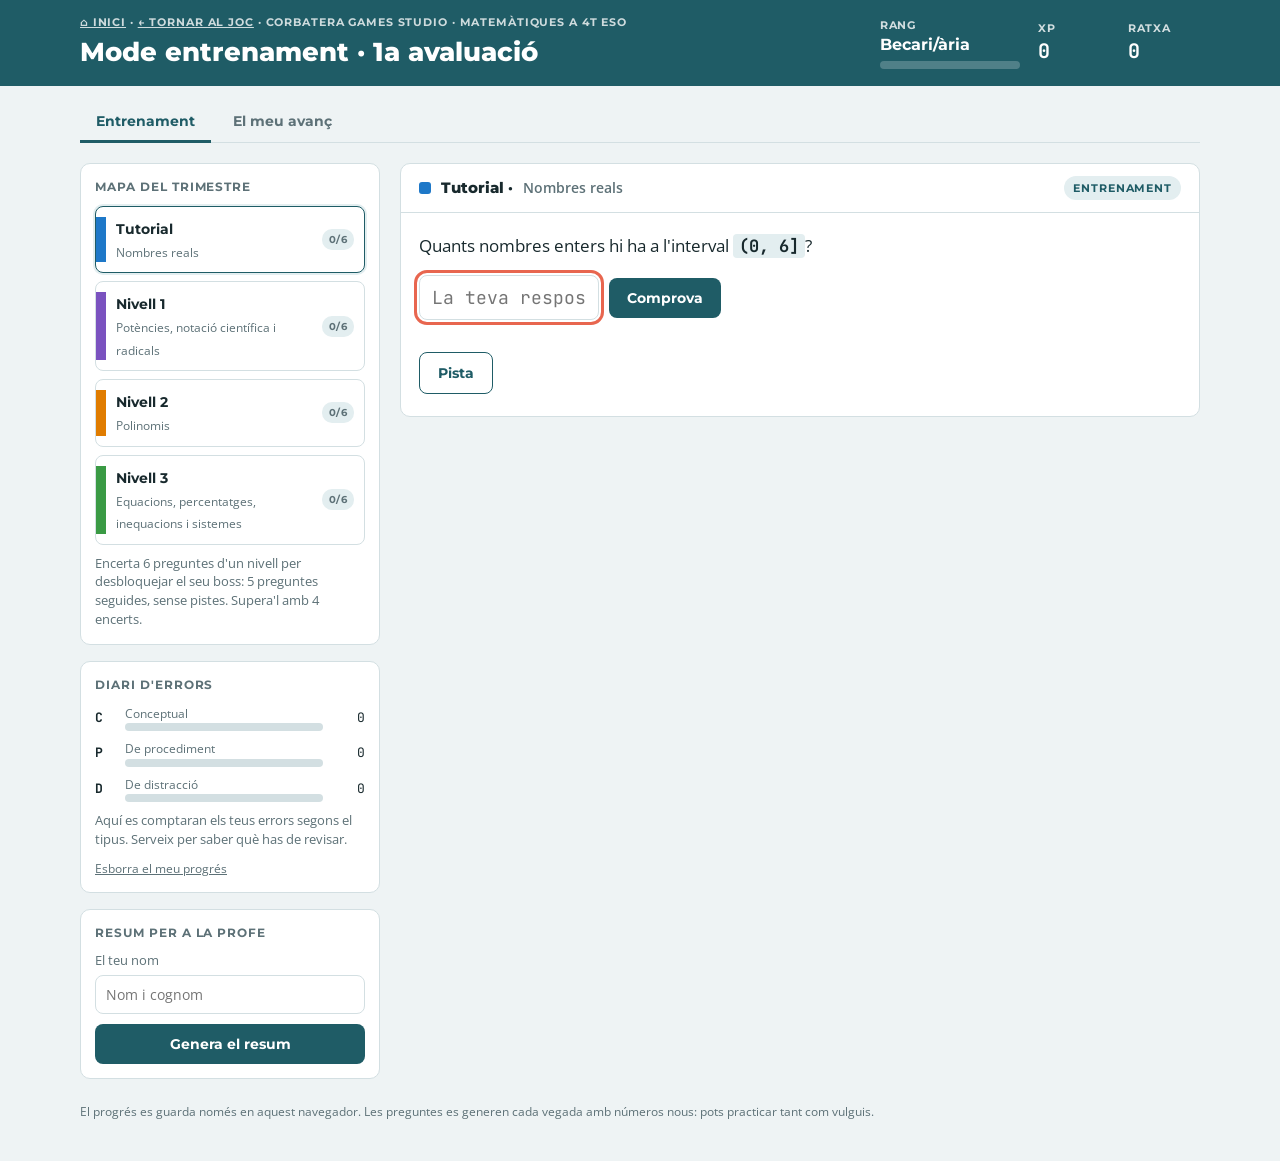
==== commit b86b8ea5: "temporades" ====
--- a/entrenament-1a.html
+++ b/entrenament-1a.html
@@ -176,7 +176,7 @@
 </style>
 
 <header class="top"><div class="in">
-  <div><div class="eyebrow"><a href="index.html" style="color:inherit">← Tornar al joc</a> · Corbatera Games Studio · Matemàtiques A 4t ESO</div><h1 id="title">Mode entrenament · 1a avaluació</h1></div>
+  <div><div class="eyebrow"><a href="index.html" style="color:inherit">⌂ Inici</a> · <a href="temporada1.html" style="color:inherit">← Tornar al joc</a> · Corbatera Games Studio · Matemàtiques A 4t ESO</div><h1 id="title">Mode entrenament · 1a avaluació</h1></div>
   <div class="stats">
     <div class="stat"><span>Rang</span><b id="rank" style="font-family:var(--f-display);font-size:16px">Becari/ària</b><div class="xpbar"><i id="xpfill"></i></div></div>
     <div class="stat"><span>XP</span><b id="xp">0</b></div>
